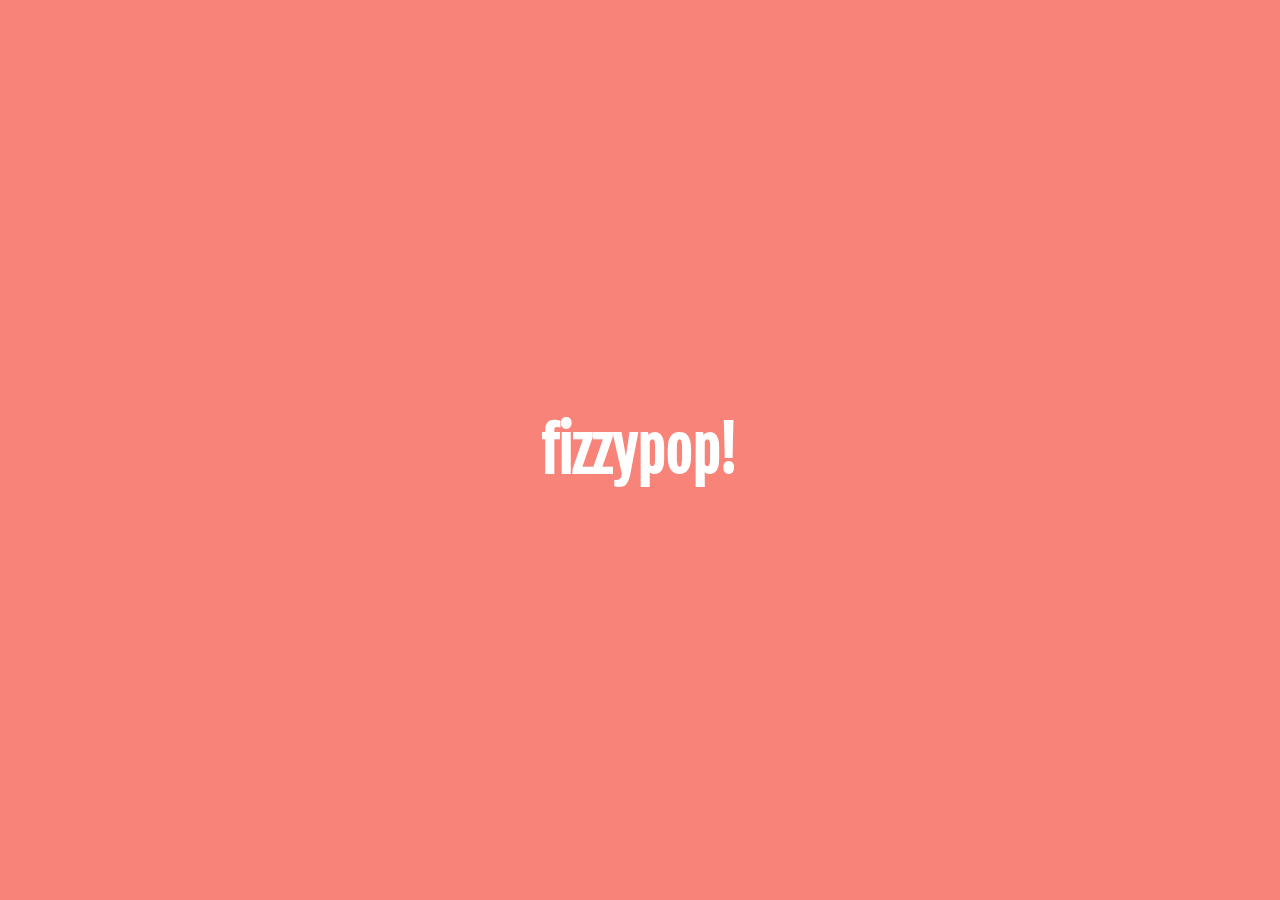
==== index.html @ a32765c3 "feat(holding): initial holding page" ====
<!DOCTYPE html>
<html>

<head>
	<meta charset="UTF-8">
	<link rel="icon"
		href="data:image/svg+xml,<svg xmlns=%22http://www.w3.org/2000/svg%22 viewBox=%220 0 100 100%22><text y=%22.9em%22 font-size=%2290%22>🍹</text></svg>">
	<link rel="stylesheet" href="style.css">
	<link rel="preconnect" href="https://fonts.googleapis.com">
	<link rel="preconnect" href="https://fonts.gstatic.com" crossorigin>
	<link href="https://fonts.googleapis.com/css2?family=Fjalla+One&display=swap" rel="stylesheet">
	<title>fizzypop!</title>
</head>

<body>
	<div class="centered-text">
		fizzypop! 
	</div>
</body>

</html>
---- style.css ----
html,
body {
	height: 100%;
	margin: 0;
	display: flex;
	justify-content: center;
	align-items: center;
	background-color: #F88379
}

.centered-text {
	text-align: center;
	font-size: 58px;
	color: #ffffff;
	font-weight: bold;
	font-family: 'Fjalla One', sans-serif;
}
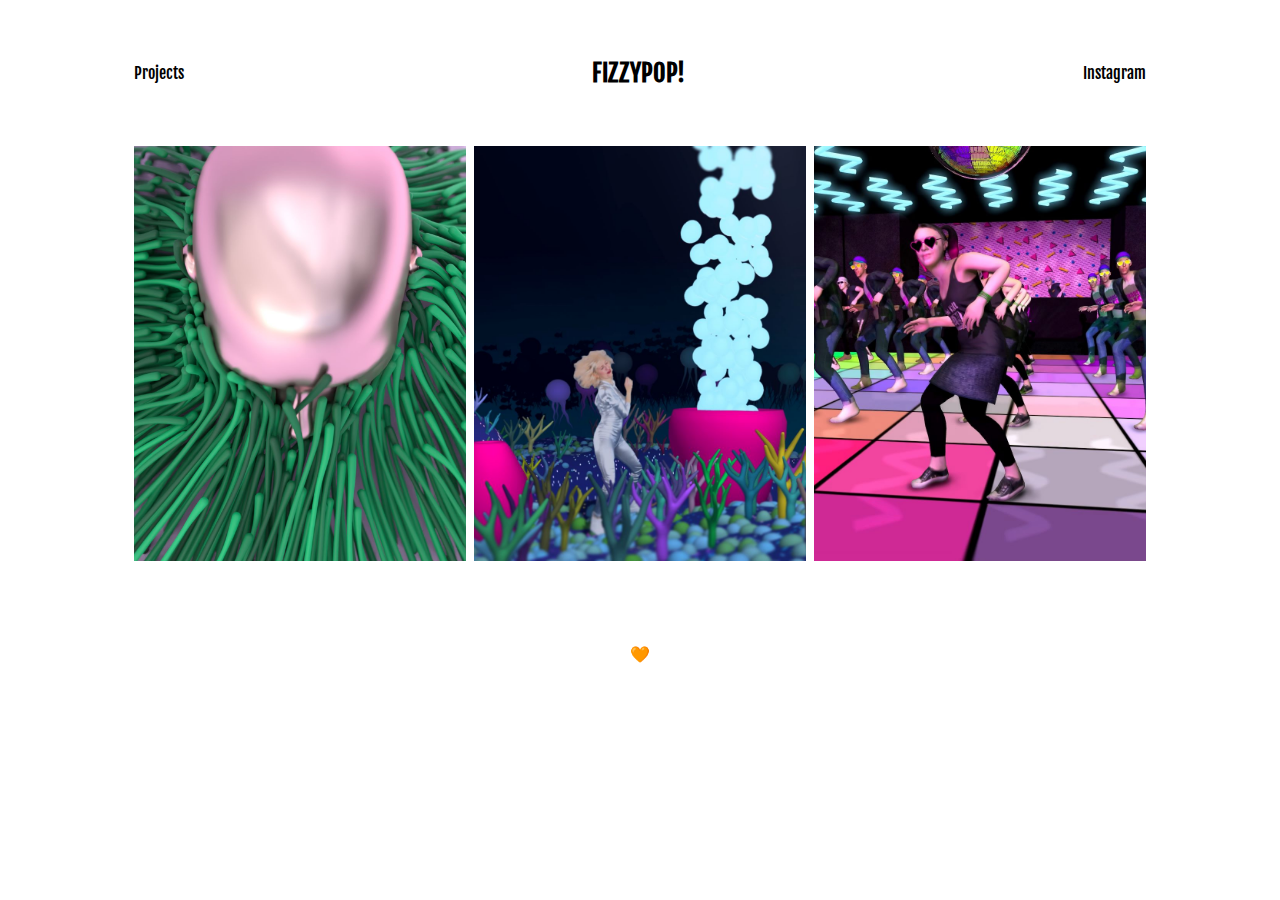
==== commit e495f165: "new portfolio landing page" ====
--- a/index.html
+++ b/index.html
@@ -1,21 +1,65 @@
 <!DOCTYPE html>
-<html>
+<html lang="en">
 
 <head>
 	<meta charset="UTF-8">
+	<meta name="viewport" content="width=device-width, initial-scale=1.0">
 	<link rel="icon"
-		href="data:image/svg+xml,<svg xmlns=%22http://www.w3.org/2000/svg%22 viewBox=%220 0 100 100%22><text y=%22.9em%22 font-size=%2290%22>🍹</text></svg>">
-	<link rel="stylesheet" href="style.css">
+		href="data:image/svg+xml,<svg xmlns=%22http://www.w3.org/2000/svg%22 viewBox=%220 0 100 100%22><text y=%22.9em%22 font-size=%2290%22>✨</text></svg>">
+	<link rel="stylesheet" href="styles.css">
 	<link rel="preconnect" href="https://fonts.googleapis.com">
 	<link rel="preconnect" href="https://fonts.gstatic.com" crossorigin>
 	<link href="https://fonts.googleapis.com/css2?family=Fjalla+One&display=swap" rel="stylesheet">
-	<title>fizzypop!</title>
+	<title>FIZZYPOP!</title>
 </head>
 
 <body>
-	<div class="centered-text">
-		fizzypop! 
-	</div>
+	<nav class="navbar">
+		<div class="navbar-left">
+			<a href="/" class="nav-link">Projects</a>
+			<!-- <a href="#" class="nav-link">About</a> -->
+		</div>
+		<h1 class="navbar-title">FIZZYPOP!</h1> <!-- Title added here -->
+		<div class="navbar-right">
+			<a href="https://www.instagram.com/fizzypopvfx/" class="social-link" target="_blank">Instagram</a>
+		</div>
+	</nav>
+	<section class="gallery">
+		<div class="gallery-item">
+			<a href="#">
+				<img src="images/houdini_diary_lo.jpg" alt="Image 1">
+				<div class="image-info">
+					<h2>Houdini Diary</h2>
+					<p>2023</p>
+				</div>
+			</a>
+		</div>
+		<div class="gallery-item">
+			<a href="#">
+				<img src="images/crow_bubbles_lo.jpg" alt="Image 1">
+				<div class="image-info">
+					<h2>Crow</h2>
+					<p>Music Video</p>
+				</div>
+			</a>
+		</div>
+		<div class="gallery-item">
+			<a href="#">
+				<img src="images/bis_manda_lo.jpg" alt="Image 1">
+				<div class="image-info">
+					<h2>Lucky Night</h2>
+					<p>Music Video</p>
+				</div>
+			</a>
+		</div>
+		<!-- Repeat the gallery items as needed -->
+	</section>
+	<!-- Footer section -->
+	<footer class="footer">
+		<div class="container">
+			<p>🧡</p>
+		</div>
+	</footer>
 </body>
 
 </html>--- a/styles.css
+++ b/styles.css
@@ -0,0 +1,176 @@
+body {
+	font-family: 'Fjalla One', sans-serif;
+}
+
+/* Navigation bar styles */
+.navbar {
+	width: 80%;
+	margin: 0 auto;
+	height: 130px;
+	/* Set the height of the navigation bar to 130px */
+	color: black;
+	display: flex;
+	justify-content: space-between;
+	align-items: center;
+	/* Center the items vertically */
+	padding: 0px;
+}
+
+.navbar-left {
+	display: flex;
+	align-items: center;
+	/* Center the items vertically */
+	flex-wrap: wrap;
+}
+
+.nav-link {
+	color: black;
+	text-decoration: none;
+	margin-right: 20px;
+}
+
+/* Title styles */
+.navbar-title {
+	color: black;
+	font-size: 24px;
+	font-weight: bold;
+	margin: 0;
+	justify-content: center;
+	text-align: center;
+}
+
+/* Social links on the right */
+.navbar-right {
+	display: flex;
+	align-items: center;
+	/* Center the items vertically */
+	flex-wrap: wrap;
+	justify-content: flex-end;
+}
+
+.social-link {
+	color: black;
+	text-decoration: none;
+	margin-left: 10px;
+}
+
+/* 3 column layout styles */
+.gallery {
+	width: 80%;
+	/* Set the gallery width to 75% of the page */
+	margin: 0 auto;
+	/* Center the gallery horizontally */
+	display: grid;
+	grid-template-columns: repeat(3, 1fr);
+	grid-gap: 8px;
+	padding-top: 8px;
+	padding-bottom: 8px;
+}
+
+/* Two columns on tablet */
+@media screen and (max-width: 768px) {
+	.gallery {
+		grid-template-columns: repeat(2, 1fr);
+		width: 100%;
+	}
+
+	.navbar {
+		width: 100%;
+	}
+
+	.navbar-left {
+		padding-left: 8px;
+	}
+
+	.navbar-right {
+		padding-right: 8px;
+	}
+}
+
+/* One column on mobile */
+@media screen and (max-width: 540px) {
+	.gallery {
+		grid-template-columns: 1fr;
+		width: 100%;
+	}
+
+	.navbar {
+		width: 100%;
+	}
+
+	.navbar-left {
+		padding-left: 8px;
+	}
+
+	.navbar-right {
+		padding-right: 8px;
+	}
+}
+
+.gallery-item {
+	position: relative;
+	overflow: hidden;
+	cursor: pointer;
+	aspect-ratio: 4/5;
+	/* Set the aspect ratio to 4:5 */
+}
+
+img {
+	width: 100%;
+	height: 100%;
+	object-fit: cover;
+	/* Crop and fill the container while maintaining aspect ratio */
+	transition: opacity 0.3s ease;
+}
+
+.image-info {
+	position: absolute;
+	top: 0;
+	left: 0;
+	background-color: rgba(0, 0, 0, 0.7);
+	color: #fff;
+	width: 100%;
+	height: 100%;
+	display: flex;
+	flex-direction: column;
+	justify-content: center;
+	align-items: center;
+	opacity: 0;
+	transition: opacity 0.3s ease;
+}
+
+.image-info h2,
+.image-info p {
+	margin: 5px;
+}
+
+/* Hover effects */
+.gallery-item:hover img {
+	opacity: 0.5;
+}
+
+.gallery-item:hover .image-info {
+	opacity: 1;
+}
+
+
+/* Footer styles */
+.footer {
+	height: 130px;
+	color: black;
+	padding: 20px;
+}
+
+/* Center the contents vertically and horizontally */
+.footer .container {
+	display: flex;
+	justify-content: center;
+	align-items: center;
+	height: 100%;
+	/* Ensure the container takes full height of the footer */
+}
+
+/* Style the footer text as needed */
+.footer p {
+	margin: 0;
+}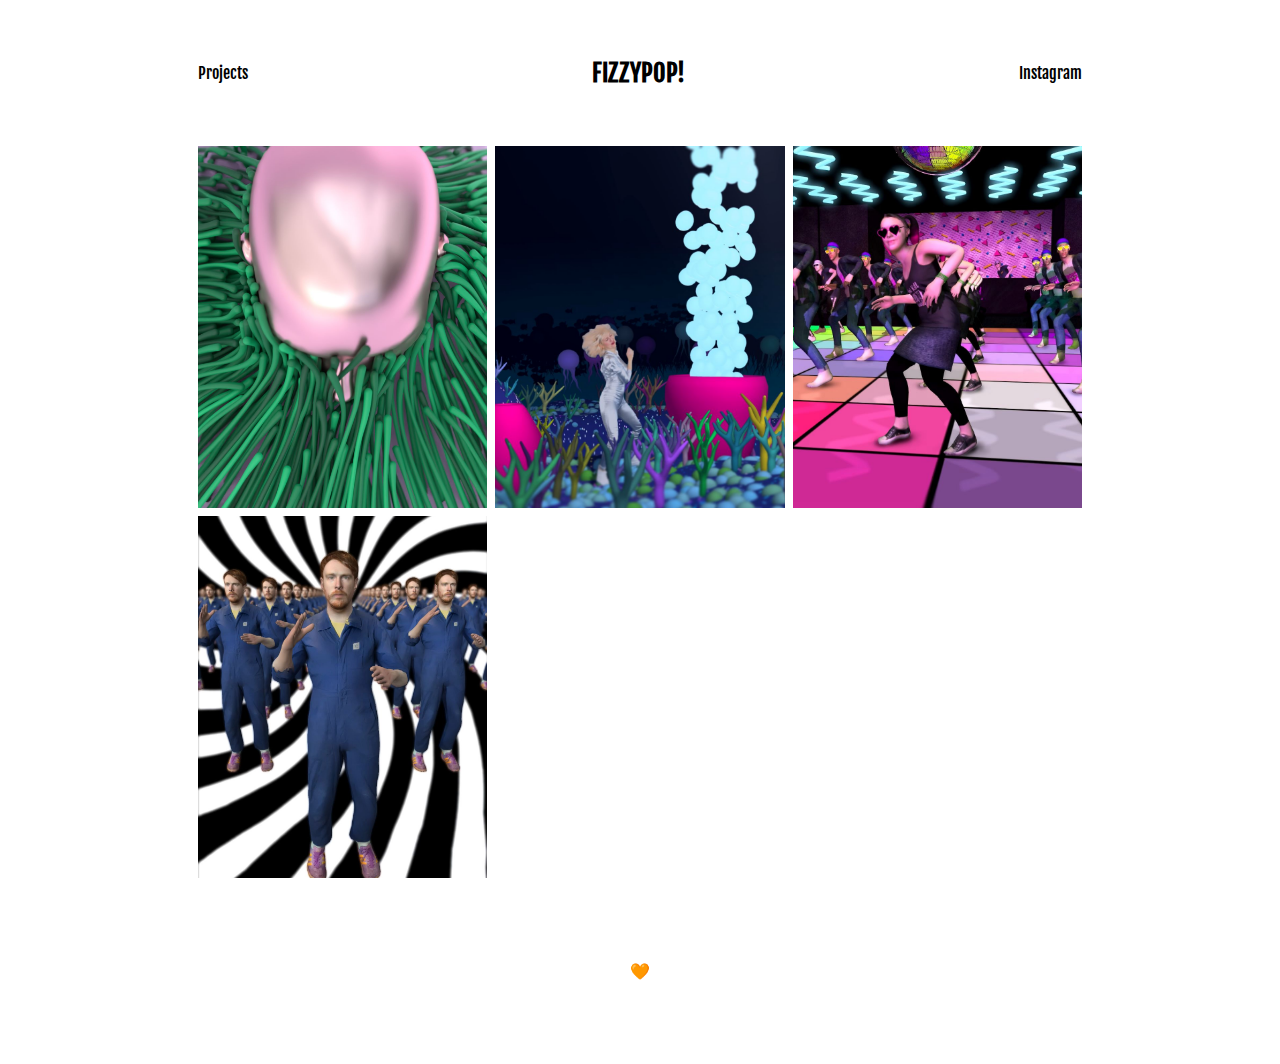
==== commit f5d80ff5: "create pages for older projects" ====
--- a/index.html
+++ b/index.html
@@ -14,52 +14,63 @@
 </head>
 
 <body>
-	<nav class="navbar">
-		<div class="navbar-left">
-			<a href="/" class="nav-link">Projects</a>
-			<!-- <a href="#" class="nav-link">About</a> -->
-		</div>
-		<h1 class="navbar-title">FIZZYPOP!</h1> <!-- Title added here -->
-		<div class="navbar-right">
-			<a href="https://www.instagram.com/fizzypopvfx/" class="social-link" target="_blank">Instagram</a>
-		</div>
-	</nav>
-	<section class="gallery">
-		<div class="gallery-item">
-			<a href="#">
-				<img src="images/houdini_diary_lo.jpg" alt="Image 1">
-				<div class="image-info">
-					<h2>Houdini Diary</h2>
-					<p>2023</p>
-				</div>
-			</a>
-		</div>
-		<div class="gallery-item">
-			<a href="#">
-				<img src="images/crow_bubbles_lo.jpg" alt="Image 1">
-				<div class="image-info">
-					<h2>Crow</h2>
-					<p>Music Video</p>
-				</div>
-			</a>
-		</div>
-		<div class="gallery-item">
-			<a href="#">
-				<img src="images/bis_manda_lo.jpg" alt="Image 1">
-				<div class="image-info">
-					<h2>Lucky Night</h2>
-					<p>Music Video</p>
-				</div>
-			</a>
-		</div>
-		<!-- Repeat the gallery items as needed -->
-	</section>
-	<!-- Footer section -->
-	<footer class="footer">
-		<div class="container">
-			<p>🧡</p>
-		</div>
-	</footer>
+	<div class="container">
+		<nav class="navbar">
+			<div class="navbar-left">
+				<a href="/" class="nav-link">Projects</a>
+				<!-- <a href="#" class="nav-link">About</a> -->
+			</div>
+			<h1 class="navbar-title">FIZZYPOP!</h1> <!-- Title added here -->
+			<div class="navbar-right">
+				<a href="https://www.instagram.com/fizzypopvfx/" class="social-link" target="_blank">Instagram</a>
+			</div>
+		</nav>
+		<section class="gallery">
+			<div class="gallery-item">
+				<a href="#">
+					<img src="images/houdini_diary_lo.jpg" alt="Image 1">
+					<div class="image-info">
+						<h2>Houdini Diary</h2>
+						<p>2023</p>
+					</div>
+				</a>
+			</div>
+			<div class="gallery-item">
+				<a href="crow.html">
+					<img src="images/crow_bubbles_lo.jpg" alt="Image 1">
+					<div class="image-info">
+						<h2>Crow</h2>
+						<p>Music Video</p>
+					</div>
+				</a>
+			</div>
+			<div class="gallery-item">
+				<a href="luckynight.html">
+					<img src="images/bis_manda_lo.jpg" alt="Image 1">
+					<div class="image-info">
+						<h2>Lucky Night</h2>
+						<p>Music Video</p>
+					</div>
+				</a>
+			</div>
+			<div class="gallery-item">
+				<a href="misc.html">
+					<img src="images/mocap_lo.jpg" alt="Image 1">
+					<div class="image-info">
+						<h2>Misc</h2>
+						<p>Mocap, Kinect, Virtual Production</p>
+					</div>
+				</a>
+			</div>
+			<!-- Repeat the gallery items as needed -->
+		</section>
+		<!-- Footer section -->
+		<footer class="footer">
+			<div class="container">
+				<p>🧡</p>
+			</div>
+		</footer>
+	</div>
 </body>
 
 </html>--- a/styles.css
+++ b/styles.css
@@ -2,9 +2,74 @@
 	font-family: 'Fjalla One', sans-serif;
 }
 
+.container {
+	width: 70%;
+	margin: 0 auto;
+}
+
+video {
+	display: block;
+	width: 100%;
+	height: auto;
+}
+
+.item {
+	margin-bottom: 50px;
+}
+
+.item h2 {
+
+}
+
+.item h2,
+	.item p,
+	.item description {
+		padding-left: 0px;
+		padding-right: 0px;
+	}
+
+.item p,
+.item li {
+	font-family: 'Roboto', sans-serif;
+	font-weight: 400;
+}
+
+.item a {
+	color: black;
+}
+
+li {
+	padding-bottom: 7.5px;
+}
+
+.page-title-container { 
+	padding: 30px 0px;
+	margin: 0 auto;
+	text-align: center;
+}
+
+.page-title-container p { 
+	margin: 0;
+	padding: 10px;
+	font-family: 'Roboto', sans-serif;
+	font-weight: 400;
+}
+
+.page-title-container a {
+	color: black;
+}
+
+.page-title {
+	color: black;
+	/* font-size: 24px; */
+	/* font-weight: bold; */
+	margin: 0;
+	justify-content: center;
+	text-align: center;
+}
+
 /* Navigation bar styles */
 .navbar {
-	width: 80%;
 	margin: 0 auto;
 	height: 130px;
 	/* Set the height of the navigation bar to 130px */
@@ -56,7 +121,6 @@
 
 /* 3 column layout styles */
 .gallery {
-	width: 80%;
 	/* Set the gallery width to 75% of the page */
 	margin: 0 auto;
 	/* Center the gallery horizontally */
@@ -68,14 +132,14 @@
 }
 
 /* Two columns on tablet */
-@media screen and (max-width: 768px) {
+@media screen and (max-width: 1000px) {
+	.container {
+		width: 100%;
+	}
+
 	.gallery {
 		grid-template-columns: repeat(2, 1fr);
-		width: 100%;
-	}
-
-	.navbar {
-		width: 100%;
+
 	}
 
 	.navbar-left {
@@ -85,19 +149,24 @@
 	.navbar-right {
 		padding-right: 8px;
 	}
+
+	.item h2,
+	.item p,
+	.item description {
+		padding-left: 8px;
+		padding-right: 8px;
+	}
 }
 
 /* One column on mobile */
-@media screen and (max-width: 540px) {
+@media screen and (max-width: 600px) {
+	.container {
+		width: 100%;
+	}
+
 	.gallery {
 		grid-template-columns: 1fr;
-		width: 100%;
-	}
-
-	.navbar {
-		width: 100%;
-	}
-
+	}
 	.navbar-left {
 		padding-left: 8px;
 	}
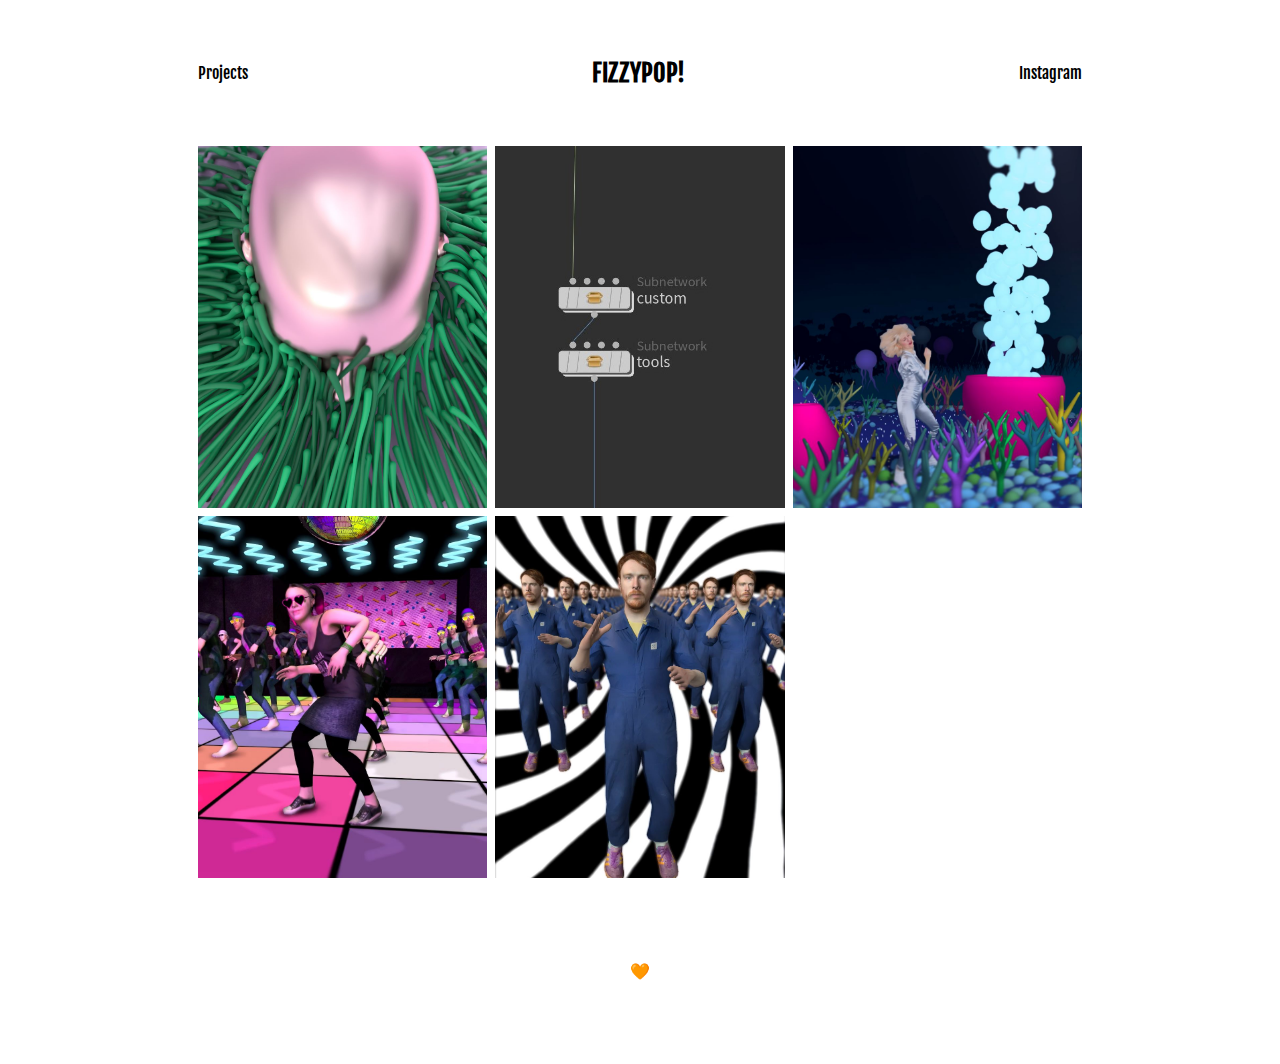
==== commit c1f270c9: "create tools section" ====
--- a/index.html
+++ b/index.html
@@ -27,11 +27,20 @@
 		</nav>
 		<section class="gallery">
 			<div class="gallery-item">
-				<a href="#">
+				<a href="houdinidiary.html">
 					<img src="images/houdini_diary_lo.jpg" alt="Image 1">
 					<div class="image-info">
 						<h2>Houdini Diary</h2>
 						<p>2023</p>
+					</div>
+				</a>
+			</div>
+			<div class="gallery-item">
+				<a href="tools.html">
+					<img src="images/tools.jpg" alt="Image 1">
+					<div class="image-info">
+						<h2>Houdini HDAs</h2>
+						<p>Procedural Tools</p>
 					</div>
 				</a>
 			</div>
--- a/styles.css
+++ b/styles.css
@@ -117,6 +117,37 @@
 	color: black;
 	text-decoration: none;
 	margin-left: 10px;
+}
+
+/* diary */
+.diary-item {
+	/* Set the gallery width to 75% of the page */
+	margin: 0 auto;
+	/* Center the gallery horizontally */
+	display: grid;
+	grid-template-columns: repeat(2, 1fr);
+	grid-gap: 8px;
+	padding-bottom: 8px;
+}
+
+.diary-description {
+	padding-top: 0px;
+}
+
+.diary-description p {
+	font-family: 'Roboto', sans-serif;
+}
+
+.diary-description h2 {
+	margin-top: 0;
+}
+
+.diary-video {
+	object-fit: cover;
+	position: relative;
+	overflow: hidden;
+	aspect-ratio: 4/5;
+	/* Set the aspect ratio to 4:5 */
 }
 
 /* 3 column layout styles */
@@ -174,6 +205,16 @@
 	.navbar-right {
 		padding-right: 8px;
 	}
+
+	.diary-item {
+		grid-template-columns: repeat(1, 1fr);
+		grid-gap: 0px;
+	}
+
+	.diary-description {
+		padding-top: 1em;
+	}
+	
 }
 
 .gallery-item {
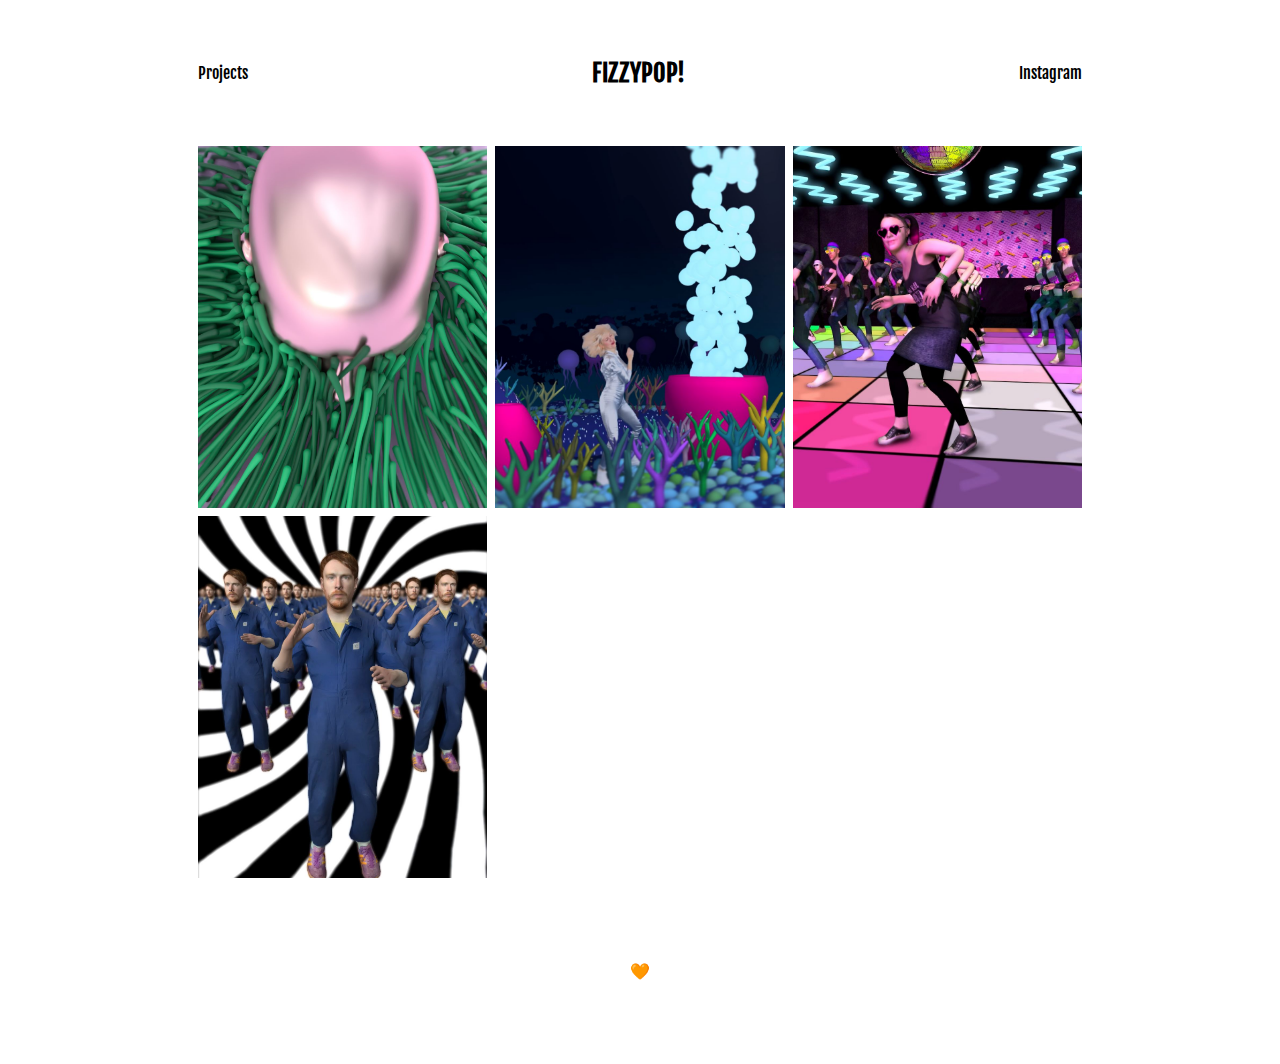
==== commit d67b5a9d: "hide tools for now" ====
--- a/index.html
+++ b/index.html
@@ -35,7 +35,7 @@
 					</div>
 				</a>
 			</div>
-			<div class="gallery-item">
+			<!-- <div class="gallery-item">
 				<a href="tools.html">
 					<img src="images/tools.jpg" alt="Image 1">
 					<div class="image-info">
@@ -43,7 +43,7 @@
 						<p>Procedural Tools</p>
 					</div>
 				</a>
-			</div>
+			</div> -->
 			<div class="gallery-item">
 				<a href="crow.html">
 					<img src="images/crow_bubbles_lo.jpg" alt="Image 1">
--- a/styles.css
+++ b/styles.css
@@ -132,10 +132,15 @@
 
 .diary-description {
 	padding-top: 0px;
+	padding-bottom: 30px;
 }
 
 .diary-description p {
 	font-family: 'Roboto', sans-serif;
+}
+
+.diary-description a {
+	color: black;
 }
 
 .diary-description h2 {
@@ -146,7 +151,7 @@
 	object-fit: cover;
 	position: relative;
 	overflow: hidden;
-	aspect-ratio: 4/5;
+	aspect-ratio: 9/16;
 	/* Set the aspect ratio to 4:5 */
 }
 
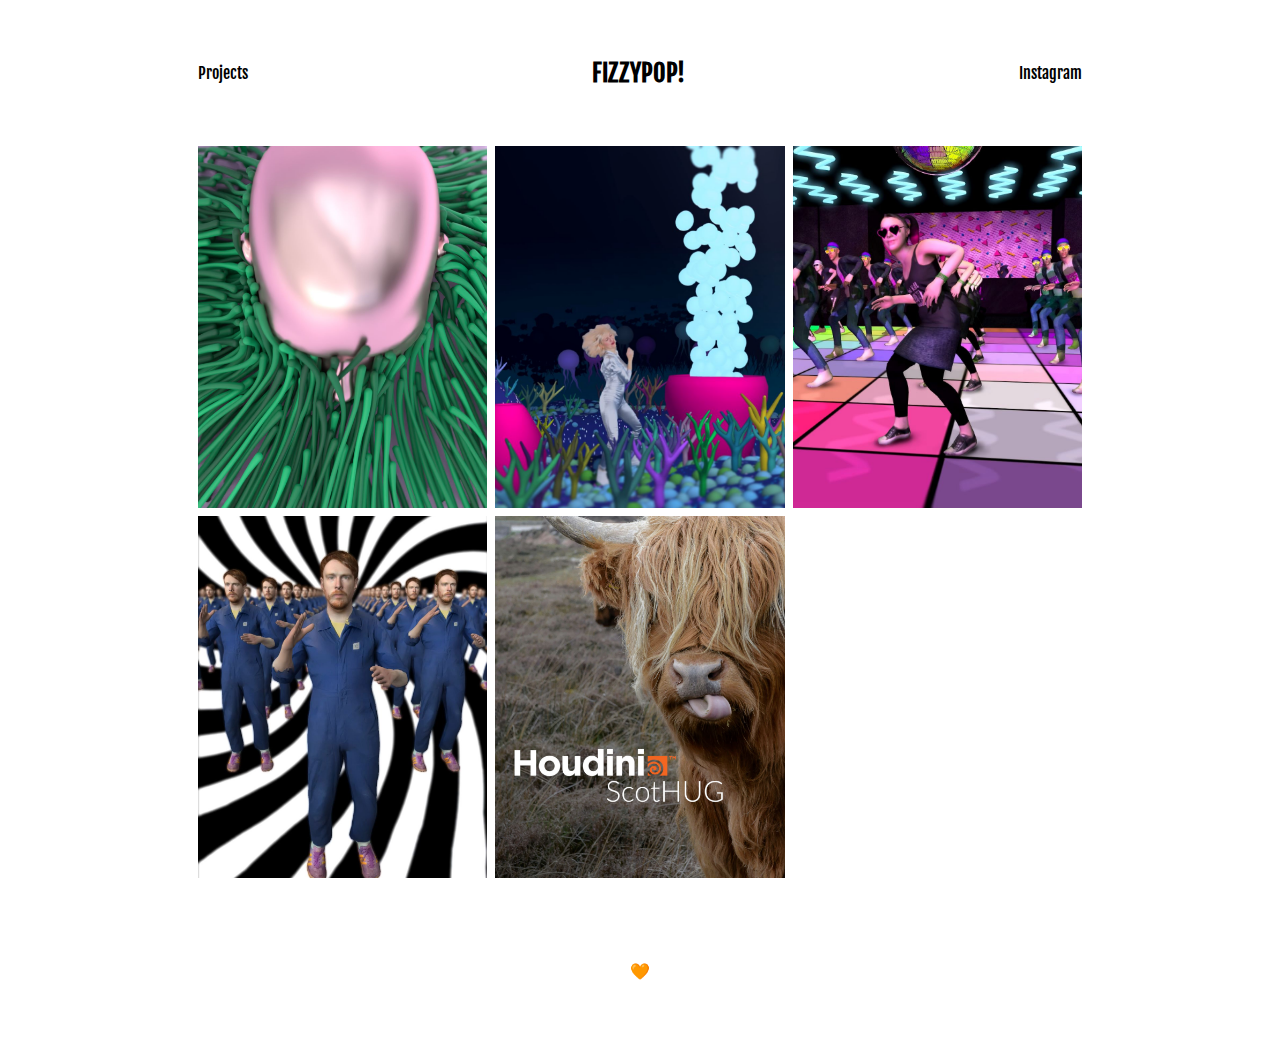
==== commit bd9882f6: "Add link to ScotHUG" ====
--- a/index.html
+++ b/index.html
@@ -27,11 +27,11 @@
 		</nav>
 		<section class="gallery">
 			<div class="gallery-item">
-				<a href="houdinidiary.html">
+				<a href="houdini.html">
 					<img src="images/houdini_diary_lo.jpg" alt="Image 1">
 					<div class="image-info">
-						<h2>Houdini Diary</h2>
-						<p>2023</p>
+						<h2>Houdini</h2>
+						<p>2023 / 2024</p>
 					</div>
 				</a>
 			</div>
@@ -71,6 +71,15 @@
 					</div>
 				</a>
 			</div>
+			<div class="gallery-item">
+				<a href="https://www.meetup.com/glasgow-houdini-user-group-glhug/" target="_blank">
+					<img src="images/ScotHUG_Coo_916.jpg" alt="Image 1">
+					<div class="image-info">
+						<h2>ScotHUG</h2>
+						<p>meetup.com</p>
+					</div>
+				</a>
+			</div>
 			<!-- Repeat the gallery items as needed -->
 		</section>
 		<!-- Footer section -->
--- a/styles.css
+++ b/styles.css
@@ -227,6 +227,14 @@
 	overflow: hidden;
 	cursor: pointer;
 	aspect-ratio: 4/5;
+	/* Set the aspect ratio to 4:5 */
+}
+
+.gallery-item-houdini {
+	position: relative;
+	overflow: hidden;
+	/* cursor: pointer; */
+	/* aspect-ratio: 9/16; */
 	/* Set the aspect ratio to 4:5 */
 }
 
